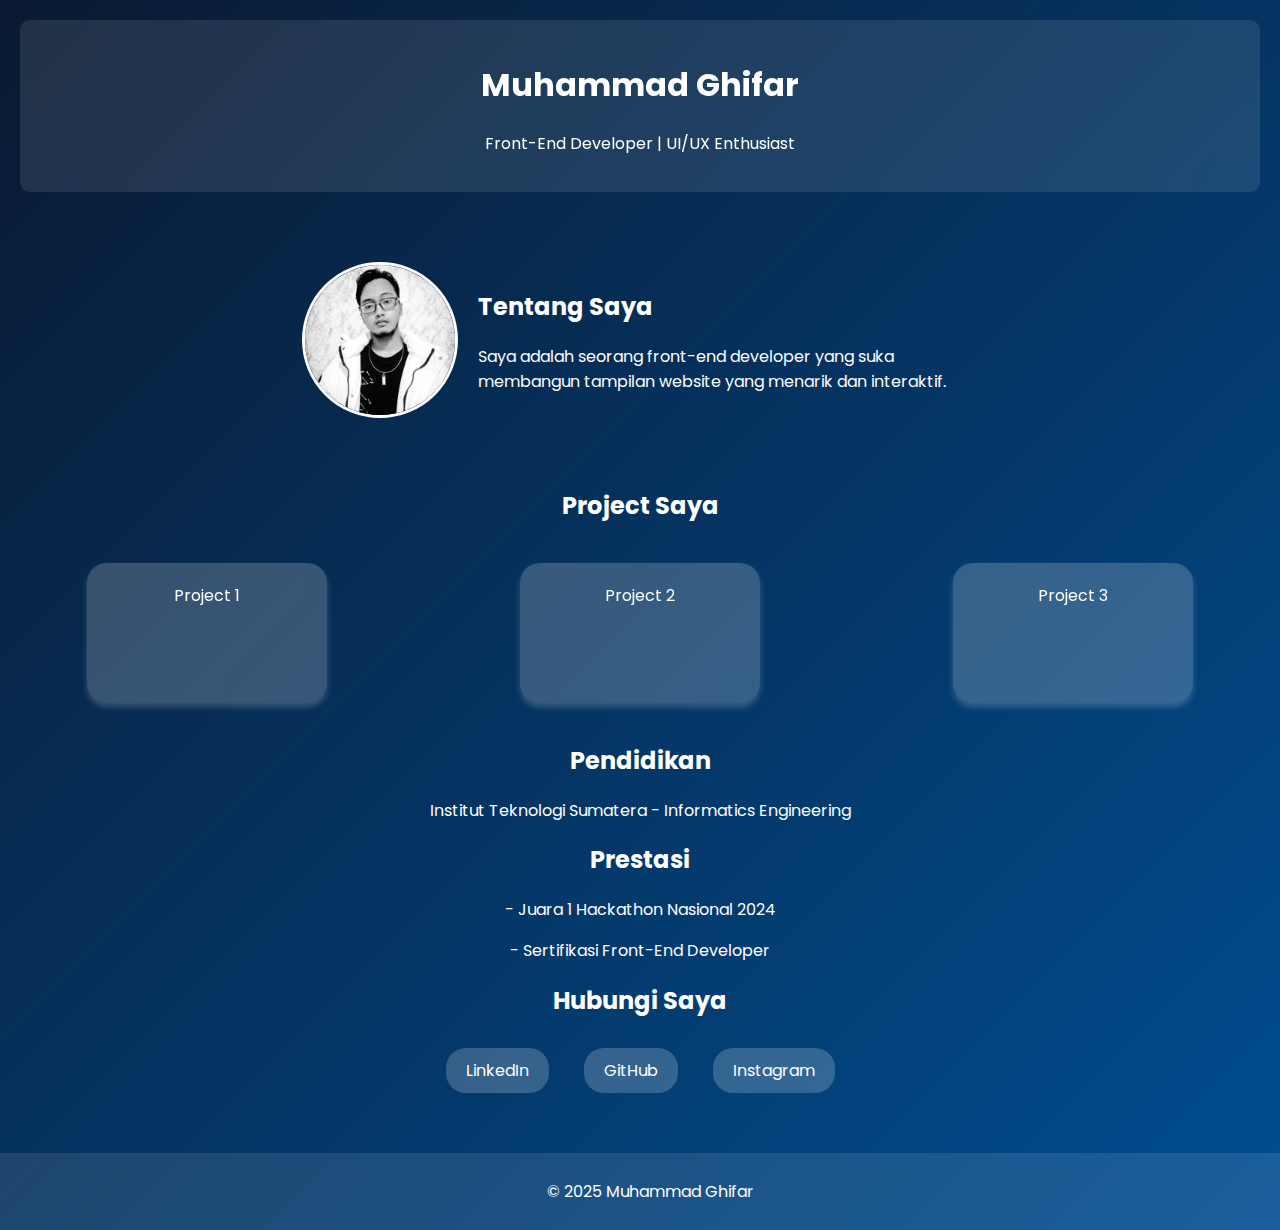
==== index.html @ 2254eb3d "Update index.html" ====
<!DOCTYPE html>
<html lang="id">
<head>
    <meta charset="UTF-8">
    <meta name="viewport" content="width=device-width, initial-scale=1.0">
    <title>Portofolio - Muhammad Ghifar</title>
    <link rel="stylesheet" href="style.css">
    <meta name="description" content="Portofolio Futuristik Front-End Developer">
    <meta name="keywords" content="Portofolio, Front-End Developer, Web Developer, Glassmorphism">
    <meta name="author" content="Muhammad Ghifar">
    <link href="https://fonts.googleapis.com/css2?family=Poppins:wght@300;400;600&display=swap" rel="stylesheet">
</head>
<body>
    <header>
        <h1>Muhammad Ghifar</h1>
        <p>Front-End Developer | UI/UX Enthusiast</p>
    </header>
    
    <section class="about">
        <div class="container">
            <img src="photo profile.jpg" alt="Foto Saya" width="200px">
            <div class="description">
                <h2>Tentang Saya</h2>
                <p>Saya adalah seorang front-end developer yang suka membangun tampilan website yang menarik dan interaktif.</p>
            </div>
        </div>
    </section>
    
    <section class="projects">
        <h2>Project Saya</h2>
        <div class="grid">
            <div class="card">Project 1</div>
            <div class="card">Project 2</div>
            <div class="card">Project 3</div>
        </div>
    </section>
    
    <section class="education">
        <h2>Pendidikan</h2>
        <p>Institut Teknologi Sumatera - Informatics Engineering</p>
    </section>
    
    <section class="achievements">
        <h2>Prestasi</h2>
        <p>- Juara 1 Hackathon Nasional 2024</p>
        <p>- Sertifikasi Front-End Developer</p>
    </section>
    
    <section class="social-media">
        <h2>Hubungi Saya</h2>
        <div class="social-links">
            <a href="www.linkedin.com/in/muhammad-ghifar-085a3a344" class="social">LinkedIn</a>
            <a href="https://github.com/muhammad-ghifar394" class="social">GitHub</a>
            <a href="https://www.instagram.com/mhmmdghfr_394?igsh=MTVhc3dncmJqZmE0eg==" class="social">Instagram</a>
        </div>
    </section>
    
    <footer>
        <p>© 2025 Muhammad Ghifar</p>
    </footer>
</body>
</html>
---- style.css ----
body {
    font-family: 'Poppins', sans-serif;
    margin: 0;
    padding: 0;
    background: linear-gradient(135deg, #0a1931, #004e92);
    color: white;
    text-align: center;
}
header {
    padding: 20px;
    background: rgba(255, 255, 255, 0.1);
    backdrop-filter: blur(15px);
    border-radius: 10px;
    margin: 20px;
}
.container {
    display: flex;
    align-items: center;
    justify-content: center;
    padding: 50px 20px;
}
img {
    width: 150px;
    height: 150px;
    border-radius: 50%;
    border: 3px solid white;
    margin-right: 20px;
}
.description {
    max-width: 500px;
    text-align: left;
}
.card {
    background: rgba(255, 255, 255, 0.2);
    border-radius: 20px;
    padding: 20px;
    margin: 20px auto;
    width: 80%;
    backdrop-filter: blur(10px);
    transition: transform 0.3s ease, box-shadow 0.3s ease;
    box-shadow: 0 4px 6px rgba(255, 255, 255, 0.2);
}
.card:hover {
    transform: scale(1.05);
    box-shadow: 0 8px 16px rgba(255, 255, 255, 0.3);
}
.grid {
    display: flex;
    justify-content: center;
    gap: 20px;
    flex-wrap: wrap;
}
.grid .card {
    width: 200px;
    height: 100px;
}
.social-links {
    display: flex;
    justify-content: center;
    gap: 15px;
}
.social {
    display: inline-block;
    margin: 10px;
    padding: 10px 20px;
    border-radius: 20px;
    background: rgba(255, 255, 255, 0.2);
    text-decoration: none;
    color: white;
    transition: transform 0.3s ease, background 0.3s ease;
}
.social:hover {
    transform: scale(1.1);
    background: rgba(255, 255, 255, 0.4);
}
footer {
    background: rgba(255, 255, 255, 0.1);
    padding: 10px;
    position: relative;
    width: 100%;
    margin-top: 50px;
}
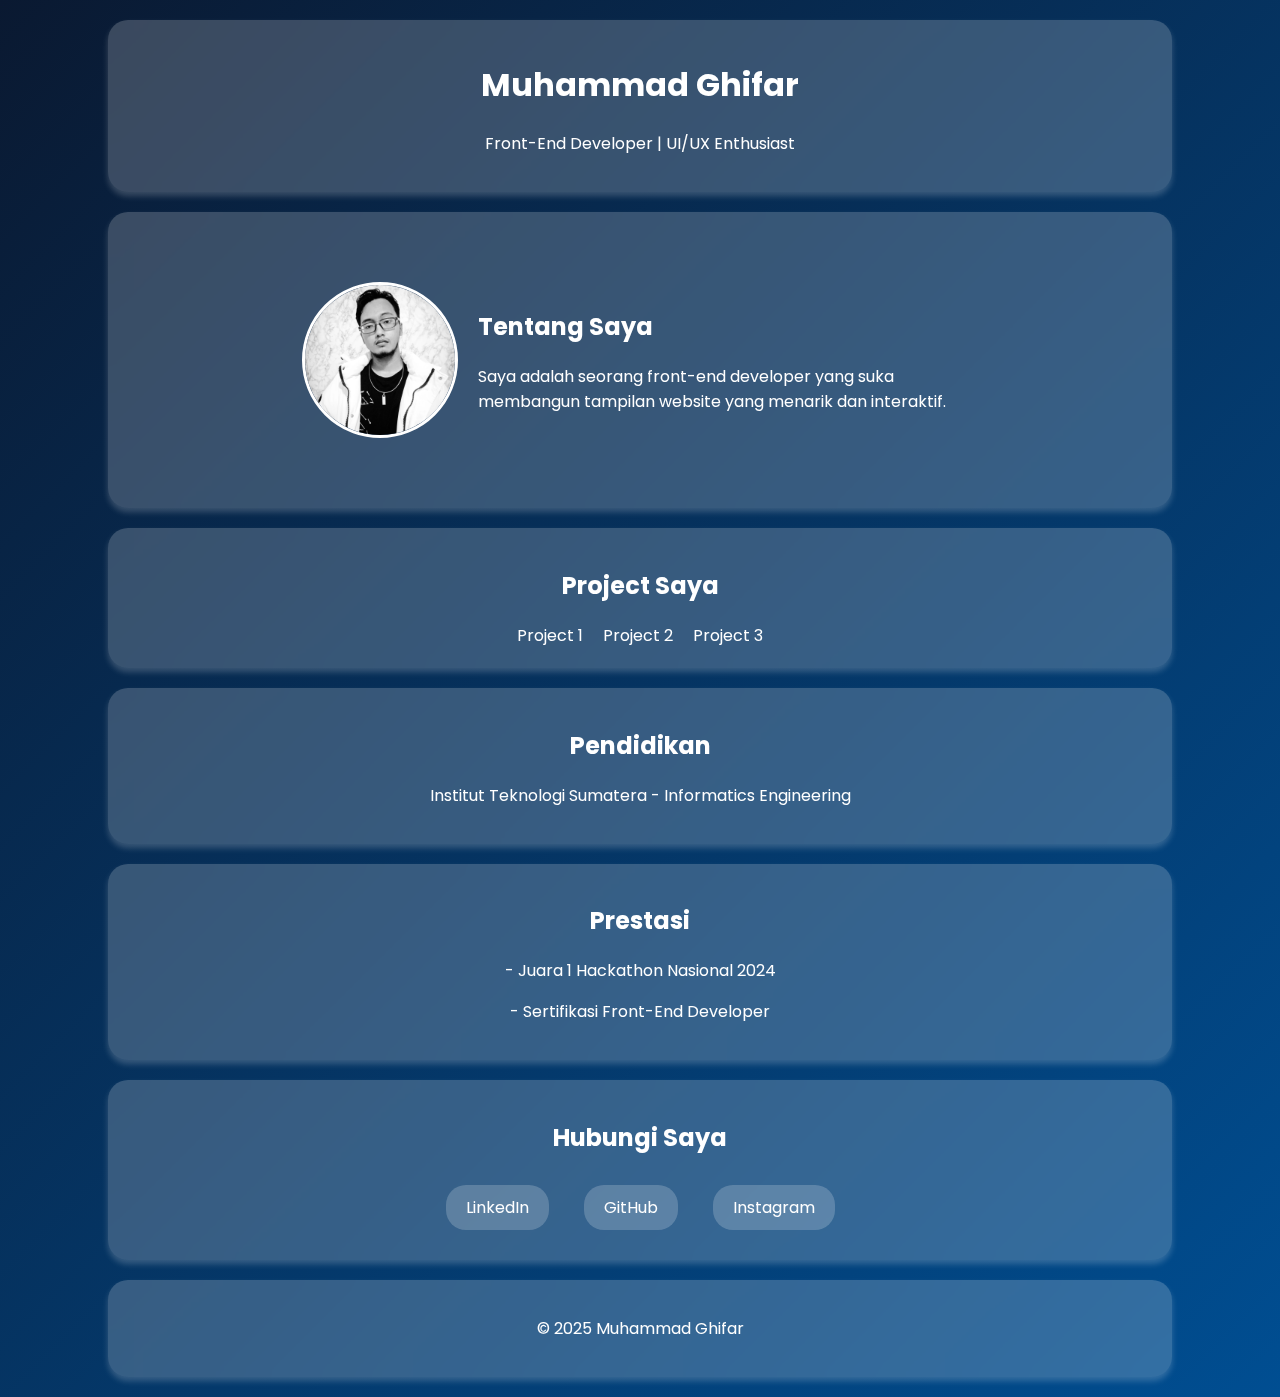
==== commit b25a15d8: "Update index.html" ====
--- a/index.html
+++ b/index.html
@@ -11,14 +11,14 @@
     <link href="https://fonts.googleapis.com/css2?family=Poppins:wght@300;400;600&display=swap" rel="stylesheet">
 </head>
 <body>
-    <header>
+    <header class="card">
         <h1>Muhammad Ghifar</h1>
         <p>Front-End Developer | UI/UX Enthusiast</p>
     </header>
     
-    <section class="about">
+    <section class="about card">
         <div class="container">
-            <img src="photo profile.jpg" alt="Foto Saya" width="200px">
+            <img src="photo profile.jpg" alt="Foto Saya">
             <div class="description">
                 <h2>Tentang Saya</h2>
                 <p>Saya adalah seorang front-end developer yang suka membangun tampilan website yang menarik dan interaktif.</p>
@@ -26,36 +26,36 @@
         </div>
     </section>
     
-    <section class="projects">
+    <section class="projects card">
         <h2>Project Saya</h2>
         <div class="grid">
-            <div class="card">Project 1</div>
-            <div class="card">Project 2</div>
-            <div class="card">Project 3</div>
+            <div class="project-card">Project 1</div>
+            <div class="project-card">Project 2</div>
+            <div class="project-card">Project 3</div>
         </div>
     </section>
     
-    <section class="education">
+    <section class="education card">
         <h2>Pendidikan</h2>
         <p>Institut Teknologi Sumatera - Informatics Engineering</p>
     </section>
     
-    <section class="achievements">
+    <section class="achievements card">
         <h2>Prestasi</h2>
         <p>- Juara 1 Hackathon Nasional 2024</p>
         <p>- Sertifikasi Front-End Developer</p>
     </section>
     
-    <section class="social-media">
+    <section class="social-media card">
         <h2>Hubungi Saya</h2>
         <div class="social-links">
-            <a href="www.linkedin.com/in/muhammad-ghifar-085a3a344" class="social">LinkedIn</a>
+            <a href="https://www.linkedin.com/in/muhammad-ghifar-085a3a344" class="social">LinkedIn</a>
             <a href="https://github.com/muhammad-ghifar394" class="social">GitHub</a>
-            <a href="https://www.instagram.com/mhmmdghfr_394?igsh=MTVhc3dncmJqZmE0eg==" class="social">Instagram</a>
+            <a href="https://www.instagram.com/mhmmdghfr_394" class="social">Instagram</a>
         </div>
     </section>
     
-    <footer>
+    <footer class="card">
         <p>© 2025 Muhammad Ghifar</p>
     </footer>
 </body>
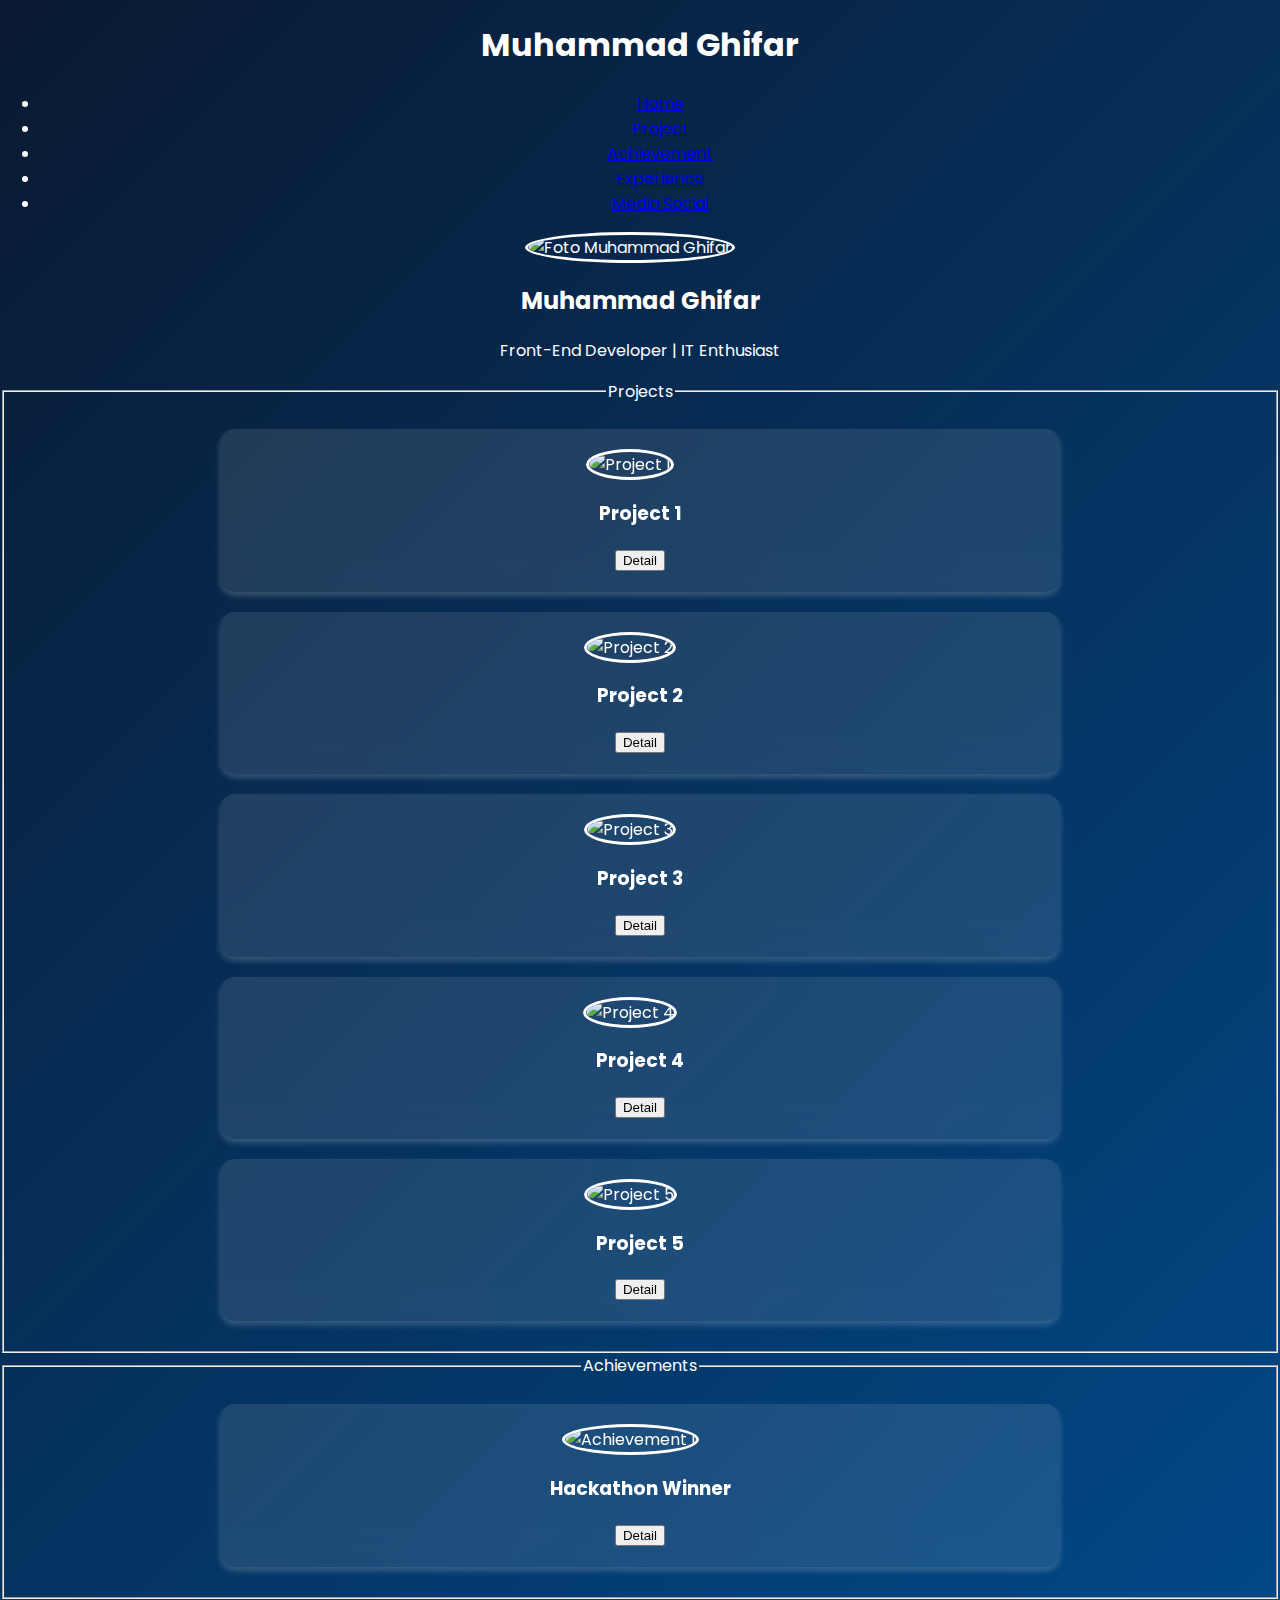
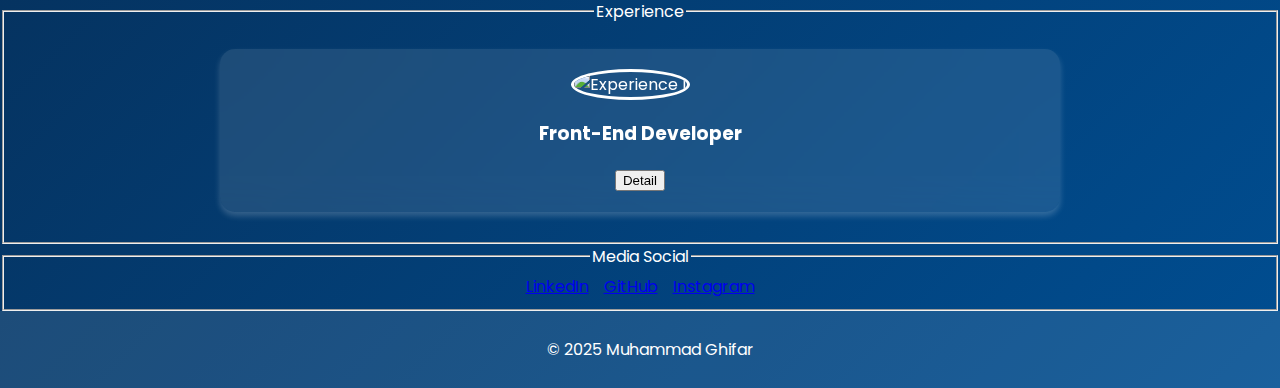
==== commit 6bf0b468: "Update index.html" ====
--- a/index.html
+++ b/index.html
@@ -11,52 +11,112 @@
     <link href="https://fonts.googleapis.com/css2?family=Poppins:wght@300;400;600&display=swap" rel="stylesheet">
 </head>
 <body>
-    <header class="card">
+
+    <!-- Header -->
+    <header>
         <h1>Muhammad Ghifar</h1>
-        <p>Front-End Developer | UI/UX Enthusiast</p>
+        <nav>
+            <ul>
+                <li><a href="#home">Home</a></li>
+                <li><a href="#projects">Project</a></li>
+                <li><a href="#achievements">Achievement</a></li>
+                <li><a href="#experience">Experience</a></li>
+                <li><a href="#social">Media Social</a></li>
+            </ul>
+        </nav>
     </header>
-    
-    <section class="about card">
-        <div class="container">
-            <img src="photo profile.jpg" alt="Foto Saya">
-            <div class="description">
-                <h2>Tentang Saya</h2>
-                <p>Saya adalah seorang front-end developer yang suka membangun tampilan website yang menarik dan interaktif.</p>
+
+    <!-- Foto Profil -->
+    <section id="home" class="profile">
+        <img src="photo-profile.jpg" alt="Foto Muhammad Ghifar">
+        <h2>Muhammad Ghifar</h2>
+        <p>Front-End Developer | IT Enthusiast</p>
+    </section>
+
+    <!-- Projects -->
+    <section id="projects">
+        <fieldset>
+            <legend>Projects</legend>
+            <div class="scroll-container">
+                <div class="card">
+                    <img src="project1.jpg" alt="Project 1">
+                    <h3>Project 1</h3>
+                    <button onclick="showDetail('Detail Project 1')">Detail</button>
+                </div>
+                <div class="card">
+                    <img src="project2.jpg" alt="Project 2">
+                    <h3>Project 2</h3>
+                    <button onclick="showDetail('Detail Project 2')">Detail</button>
+                </div>
+                <div class="card">
+                    <img src="project3.jpg" alt="Project 3">
+                    <h3>Project 3</h3>
+                    <button onclick="showDetail('Detail Project 3')">Detail</button>
+                </div>
+                <div class="card">
+                    <img src="project4.jpg" alt="Project 4">
+                    <h3>Project 4</h3>
+                    <button onclick="showDetail('Detail Project 4')">Detail</button>
+                </div>
+                <div class="card">
+                    <img src="project5.jpg" alt="Project 5">
+                    <h3>Project 5</h3>
+                    <button onclick="showDetail('Detail Project 5')">Detail</button>
+                </div>
             </div>
-        </div>
+        </fieldset>
     </section>
-    
-    <section class="projects card">
-        <h2>Project Saya</h2>
-        <div class="grid">
-            <div class="project-card">Project 1</div>
-            <div class="project-card">Project 2</div>
-            <div class="project-card">Project 3</div>
-        </div>
+
+    <!-- Achievements (Format sama seperti project) -->
+    <section id="achievements">
+        <fieldset>
+            <legend>Achievements</legend>
+            <div class="scroll-container">
+                <div class="card">
+                    <img src="achievement1.jpg" alt="Achievement 1">
+                    <h3>Hackathon Winner</h3>
+                    <button onclick="showDetail('Detail Achievement 1')">Detail</button>
+                </div>
+            </div>
+        </fieldset>
     </section>
-    
-    <section class="education card">
-        <h2>Pendidikan</h2>
-        <p>Institut Teknologi Sumatera - Informatics Engineering</p>
+
+    <!-- Experience (Format sama seperti project) -->
+    <section id="experience">
+        <fieldset>
+            <legend>Experience</legend>
+            <div class="scroll-container">
+                <div class="card">
+                    <img src="experience1.jpg" alt="Experience 1">
+                    <h3>Front-End Developer</h3>
+                    <button onclick="showDetail('Detail Experience 1')">Detail</button>
+                </div>
+            </div>
+        </fieldset>
     </section>
-    
-    <section class="achievements card">
-        <h2>Prestasi</h2>
-        <p>- Juara 1 Hackathon Nasional 2024</p>
-        <p>- Sertifikasi Front-End Developer</p>
+
+    <!-- Media Social -->
+    <section id="social">
+        <fieldset>
+            <legend>Media Social</legend>
+            <div class="social-links">
+                <a href="https://linkedin.com" class="linkedin">LinkedIn</a>
+                <a href="https://github.com" class="github">GitHub</a>
+                <a href="https://instagram.com" class="instagram">Instagram</a>
+            </div>
+        </fieldset>
     </section>
-    
-    <section class="social-media card">
-        <h2>Hubungi Saya</h2>
-        <div class="social-links">
-            <a href="https://www.linkedin.com/in/muhammad-ghifar-085a3a344" class="social">LinkedIn</a>
-            <a href="https://github.com/muhammad-ghifar394" class="social">GitHub</a>
-            <a href="https://www.instagram.com/mhmmdghfr_394" class="social">Instagram</a>
-        </div>
-    </section>
-    
-    <footer class="card">
+
+    <!-- Footer -->
+    <footer>
         <p>© 2025 Muhammad Ghifar</p>
     </footer>
+
+    <script>
+        function showDetail(text) {
+            alert(text);
+        }
+    </script>
+
 </body>
 </html>
--- a/style.css
+++ b/style.css
@@ -6,19 +6,24 @@
     color: white;
     text-align: center;
 }
-header {
-    padding: 20px;
+
+.card {
     background: rgba(255, 255, 255, 0.1);
     backdrop-filter: blur(15px);
-    border-radius: 10px;
-    margin: 20px;
+    border-radius: 15px;
+    padding: 20px;
+    margin: 20px auto;
+    width: 90%;
+    max-width: 800px;
+    box-shadow: 0 4px 6px rgba(255, 255, 255, 0.2);
 }
+
 .container {
     display: flex;
     align-items: center;
     justify-content: center;
-    padding: 50px 20px;
 }
+
 img {
     width: 150px;
     height: 150px;
@@ -26,57 +31,51 @@
     border: 3px solid white;
     margin-right: 20px;
 }
-.description {
-    max-width: 500px;
-    text-align: left;
+
+.grid {
+    display: flex;
+    justify-content: center;
+    gap: 15px;
+    flex-wrap: wrap;
 }
-.card {
+
+.project-card {
     background: rgba(255, 255, 255, 0.2);
-    border-radius: 20px;
-    padding: 20px;
-    margin: 20px auto;
-    width: 80%;
+    border-radius: 15px;
+    padding: 15px;
+    width: 200px;
+    text-align: center;
     backdrop-filter: blur(10px);
     transition: transform 0.3s ease, box-shadow 0.3s ease;
-    box-shadow: 0 4px 6px rgba(255, 255, 255, 0.2);
 }
-.card:hover {
+
+.project-card:hover {
     transform: scale(1.05);
     box-shadow: 0 8px 16px rgba(255, 255, 255, 0.3);
 }
-.grid {
-    display: flex;
-    justify-content: center;
-    gap: 20px;
-    flex-wrap: wrap;
-}
-.grid .card {
-    width: 200px;
-    height: 100px;
-}
+
 .social-links {
     display: flex;
     justify-content: center;
     gap: 15px;
 }
+
 .social {
-    display: inline-block;
-    margin: 10px;
-    padding: 10px 20px;
-    border-radius: 20px;
+    padding: 10px 15px;
+    border-radius: 15px;
     background: rgba(255, 255, 255, 0.2);
     text-decoration: none;
     color: white;
     transition: transform 0.3s ease, background 0.3s ease;
 }
+
 .social:hover {
     transform: scale(1.1);
     background: rgba(255, 255, 255, 0.4);
 }
+
 footer {
     background: rgba(255, 255, 255, 0.1);
     padding: 10px;
-    position: relative;
     width: 100%;
-    margin-top: 50px;
 }
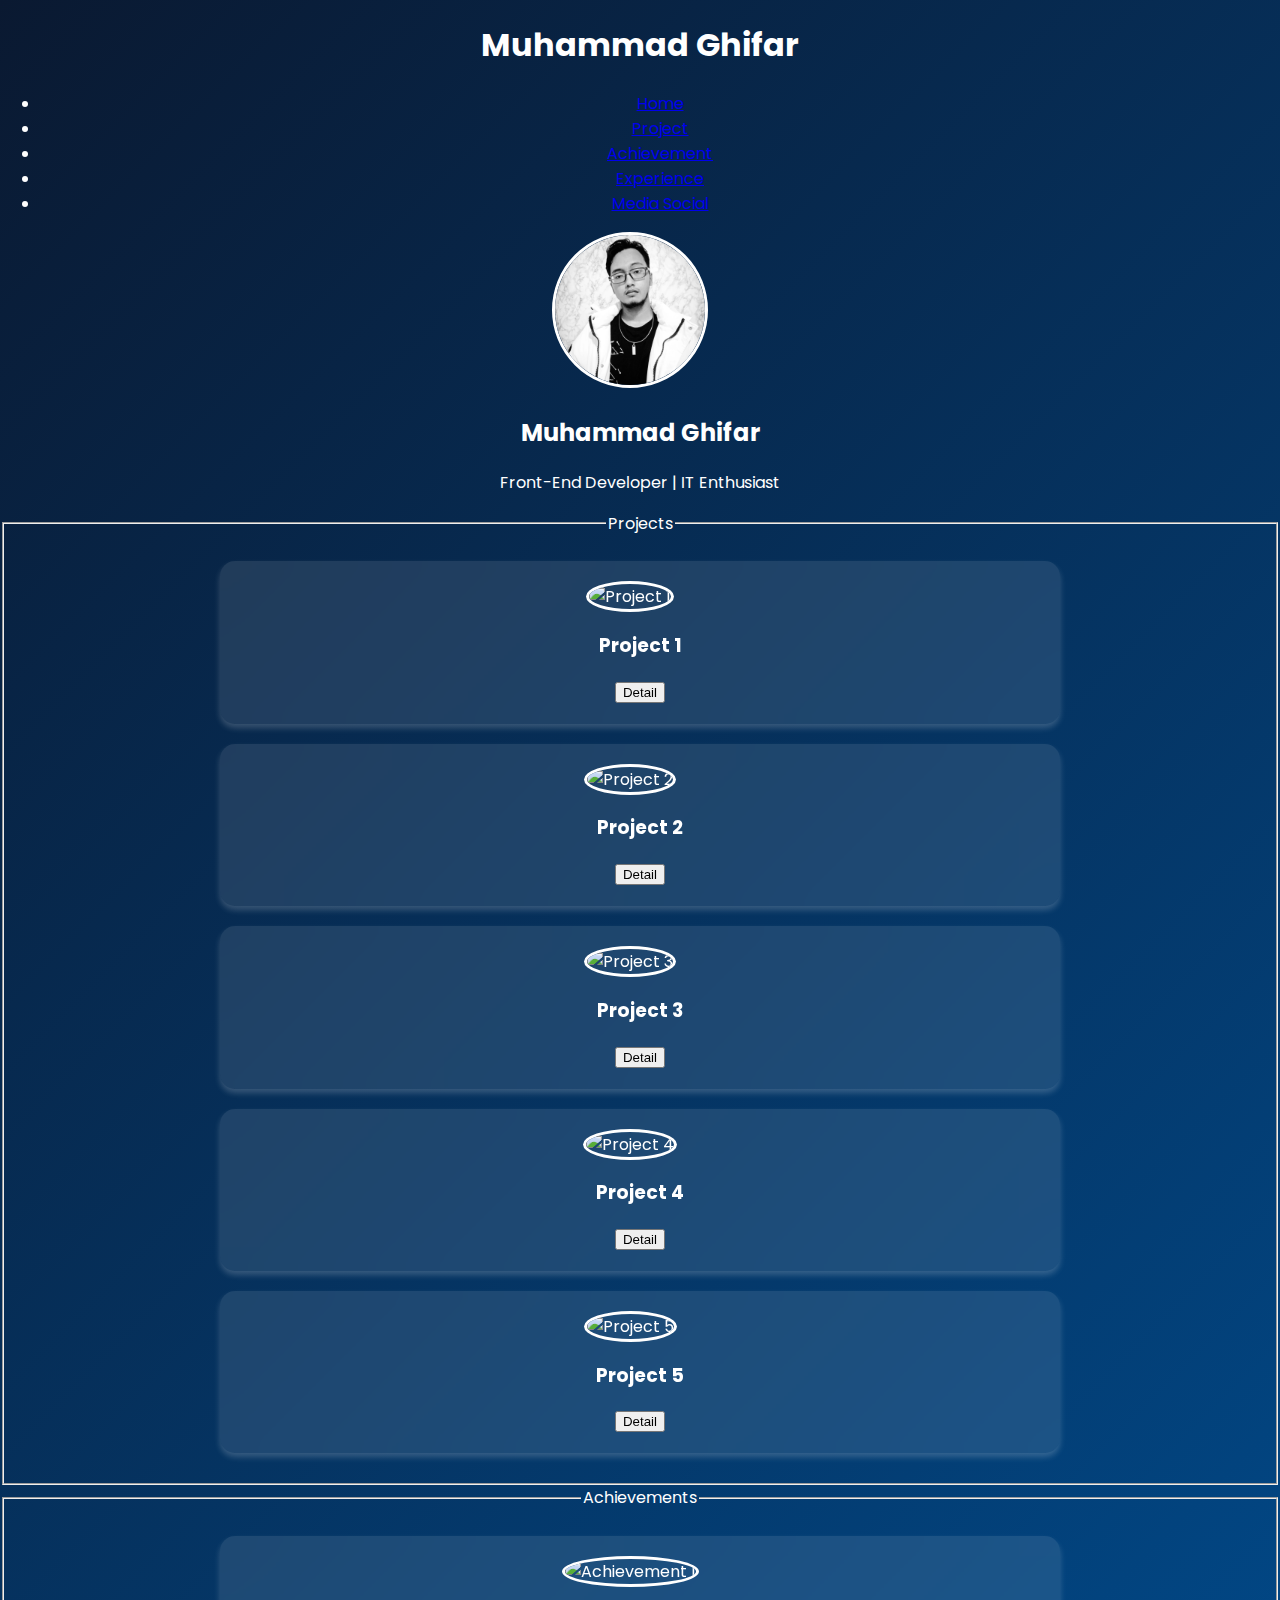
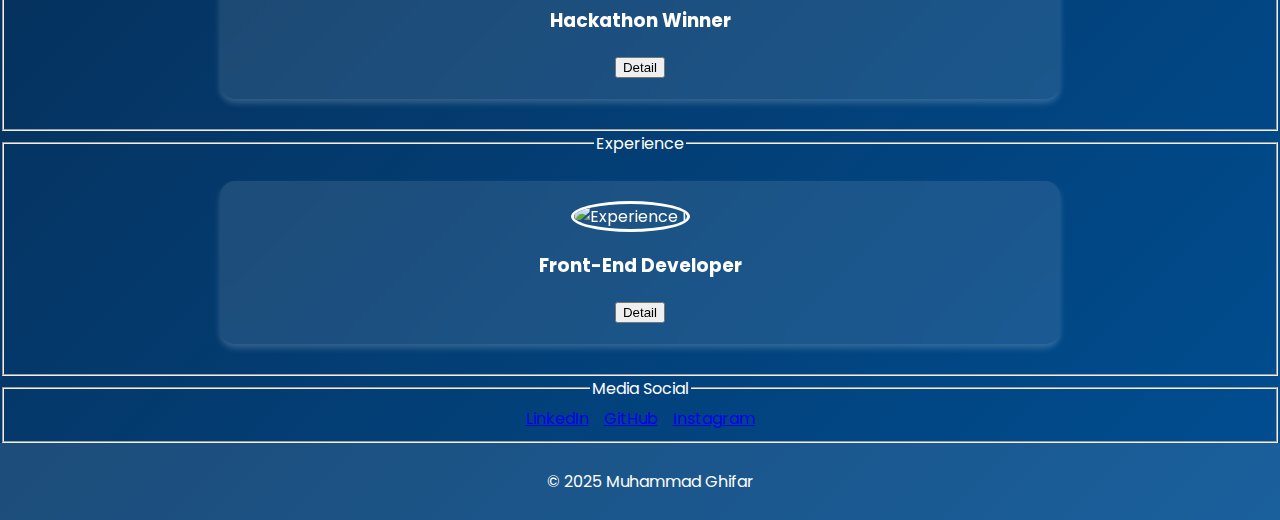
==== commit 2b24d6e4: "Update index.html" ====
--- a/index.html
+++ b/index.html
@@ -28,7 +28,7 @@
 
     <!-- Foto Profil -->
     <section id="home" class="profile">
-        <img src="photo-profile.jpg" alt="Foto Muhammad Ghifar">
+        <img src="photo profile.jpg" alt="Foto Muhammad Ghifar">
         <h2>Muhammad Ghifar</h2>
         <p>Front-End Developer | IT Enthusiast</p>
     </section>
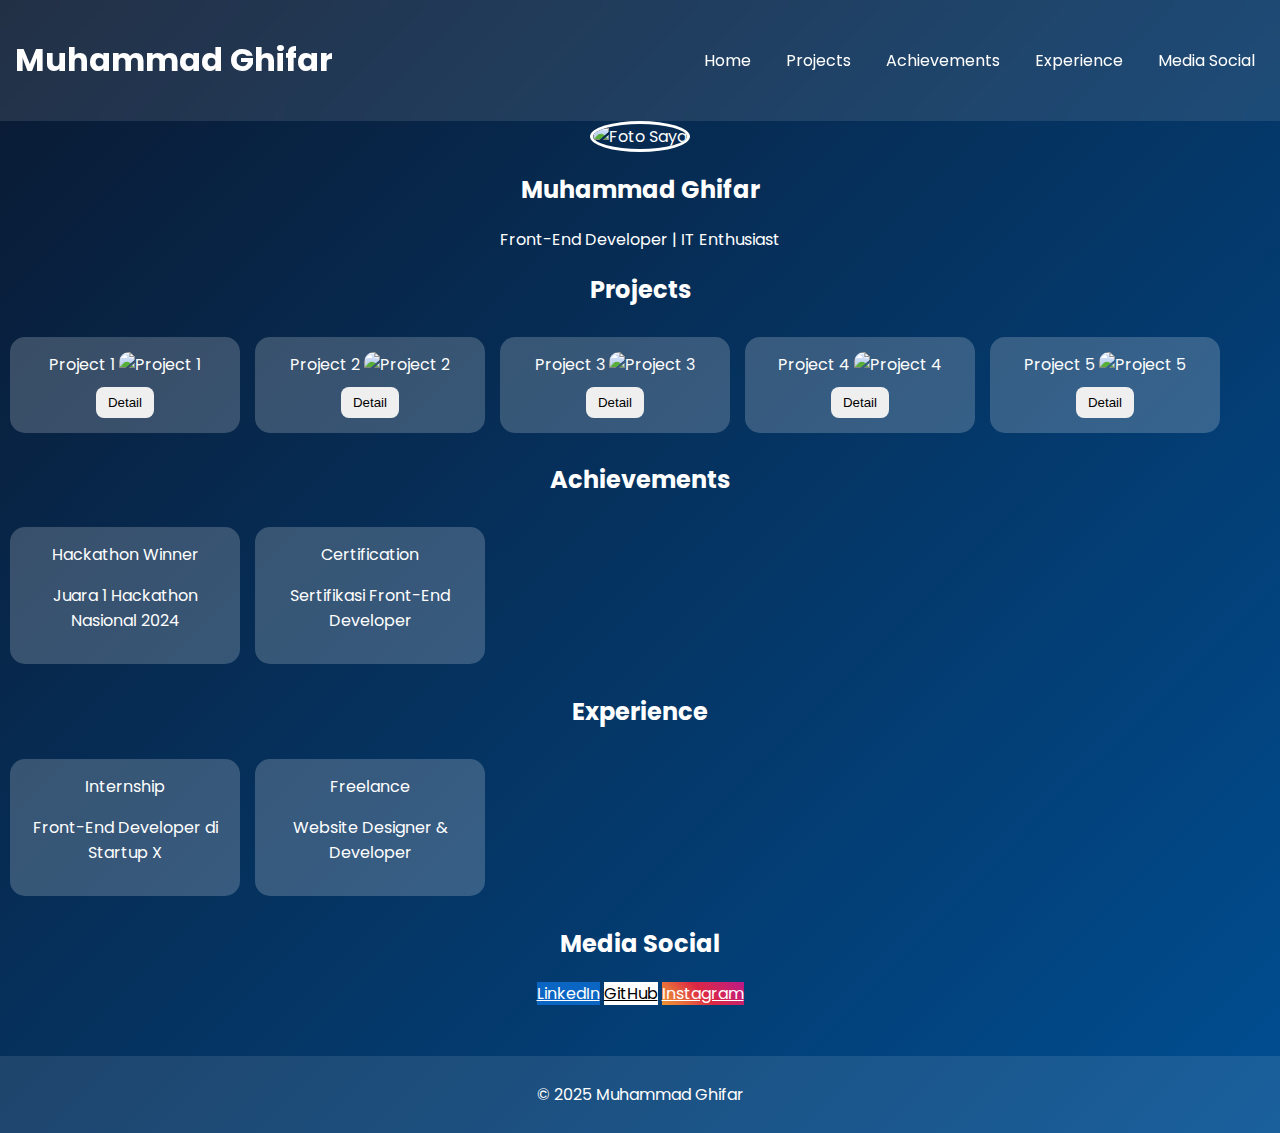
==== commit a6548bce: "Update index.html" ====
--- a/index.html
+++ b/index.html
@@ -11,112 +11,93 @@
     <link href="https://fonts.googleapis.com/css2?family=Poppins:wght@300;400;600&display=swap" rel="stylesheet">
 </head>
 <body>
-
-    <!-- Header -->
     <header>
         <h1>Muhammad Ghifar</h1>
         <nav>
             <ul>
                 <li><a href="#home">Home</a></li>
-                <li><a href="#projects">Project</a></li>
-                <li><a href="#achievements">Achievement</a></li>
+                <li><a href="#projects">Projects</a></li>
+                <li><a href="#achievements">Achievements</a></li>
                 <li><a href="#experience">Experience</a></li>
                 <li><a href="#social">Media Social</a></li>
             </ul>
         </nav>
     </header>
 
-    <!-- Foto Profil -->
     <section id="home" class="profile">
-        <img src="photo profile.jpg" alt="Foto Muhammad Ghifar">
+        <img src="photo-profile.jpg" alt="Foto Saya" class="profile-pic">
         <h2>Muhammad Ghifar</h2>
         <p>Front-End Developer | IT Enthusiast</p>
     </section>
 
-    <!-- Projects -->
-    <section id="projects">
-        <fieldset>
-            <legend>Projects</legend>
-            <div class="scroll-container">
-                <div class="card">
-                    <img src="project1.jpg" alt="Project 1">
-                    <h3>Project 1</h3>
-                    <button onclick="showDetail('Detail Project 1')">Detail</button>
-                </div>
-                <div class="card">
-                    <img src="project2.jpg" alt="Project 2">
-                    <h3>Project 2</h3>
-                    <button onclick="showDetail('Detail Project 2')">Detail</button>
-                </div>
-                <div class="card">
-                    <img src="project3.jpg" alt="Project 3">
-                    <h3>Project 3</h3>
-                    <button onclick="showDetail('Detail Project 3')">Detail</button>
-                </div>
-                <div class="card">
-                    <img src="project4.jpg" alt="Project 4">
-                    <h3>Project 4</h3>
-                    <button onclick="showDetail('Detail Project 4')">Detail</button>
-                </div>
-                <div class="card">
-                    <img src="project5.jpg" alt="Project 5">
-                    <h3>Project 5</h3>
-                    <button onclick="showDetail('Detail Project 5')">Detail</button>
-                </div>
+    <section id="projects" class="card-section">
+        <h2>Projects</h2>
+        <div class="scroll-container">
+            <div class="card">
+                <label>Project 1</label>
+                <img src="project1.jpg" alt="Project 1">
+                <button class="detail-btn">Detail</button>
             </div>
-        </fieldset>
+            <div class="card">
+                <label>Project 2</label>
+                <img src="project2.jpg" alt="Project 2">
+                <button class="detail-btn">Detail</button>
+            </div>
+            <div class="card">
+                <label>Project 3</label>
+                <img src="project3.jpg" alt="Project 3">
+                <button class="detail-btn">Detail</button>
+            </div>
+            <div class="card">
+                <label>Project 4</label>
+                <img src="project4.jpg" alt="Project 4">
+                <button class="detail-btn">Detail</button>
+            </div>
+            <div class="card">
+                <label>Project 5</label>
+                <img src="project5.jpg" alt="Project 5">
+                <button class="detail-btn">Detail</button>
+            </div>
+        </div>
     </section>
 
-    <!-- Achievements (Format sama seperti project) -->
-    <section id="achievements">
-        <fieldset>
-            <legend>Achievements</legend>
-            <div class="scroll-container">
-                <div class="card">
-                    <img src="achievement1.jpg" alt="Achievement 1">
-                    <h3>Hackathon Winner</h3>
-                    <button onclick="showDetail('Detail Achievement 1')">Detail</button>
-                </div>
+    <section id="achievements" class="card-section">
+        <h2>Achievements</h2>
+        <div class="scroll-container">
+            <div class="card">
+                <label>Hackathon Winner</label>
+                <p>Juara 1 Hackathon Nasional 2024</p>
             </div>
-        </fieldset>
+            <div class="card">
+                <label>Certification</label>
+                <p>Sertifikasi Front-End Developer</p>
+            </div>
+        </div>
     </section>
 
-    <!-- Experience (Format sama seperti project) -->
-    <section id="experience">
-        <fieldset>
-            <legend>Experience</legend>
-            <div class="scroll-container">
-                <div class="card">
-                    <img src="experience1.jpg" alt="Experience 1">
-                    <h3>Front-End Developer</h3>
-                    <button onclick="showDetail('Detail Experience 1')">Detail</button>
-                </div>
+    <section id="experience" class="card-section">
+        <h2>Experience</h2>
+        <div class="scroll-container">
+            <div class="card">
+                <label>Internship</label>
+                <p>Front-End Developer di Startup X</p>
             </div>
-        </fieldset>
+            <div class="card">
+                <label>Freelance</label>
+                <p>Website Designer & Developer</p>
+            </div>
+        </div>
     </section>
 
-    <!-- Media Social -->
-    <section id="social">
-        <fieldset>
-            <legend>Media Social</legend>
-            <div class="social-links">
-                <a href="https://linkedin.com" class="linkedin">LinkedIn</a>
-                <a href="https://github.com" class="github">GitHub</a>
-                <a href="https://instagram.com" class="instagram">Instagram</a>
-            </div>
-        </fieldset>
+    <section id="social" class="social-section">
+        <h2>Media Social</h2>
+        <a href="#" class="linkedin">LinkedIn</a>
+        <a href="#" class="github">GitHub</a>
+        <a href="#" class="instagram">Instagram</a>
     </section>
 
-    <!-- Footer -->
     <footer>
-        <p>© 2025 Muhammad Ghifar</p>
+        <p>&copy; 2025 Muhammad Ghifar</p>
     </footer>
-
-    <script>
-        function showDetail(text) {
-            alert(text);
-        }
-    </script>
-
 </body>
 </html>
--- a/style.css
+++ b/style.css
@@ -7,51 +7,71 @@
     text-align: center;
 }
 
-.card {
+header {
+    display: flex;
+    justify-content: space-between;
+    align-items: center;
+    padding: 15px;
     background: rgba(255, 255, 255, 0.1);
-    backdrop-filter: blur(15px);
-    border-radius: 15px;
-    padding: 20px;
-    margin: 20px auto;
-    width: 90%;
-    max-width: 800px;
-    box-shadow: 0 4px 6px rgba(255, 255, 255, 0.2);
+    backdrop-filter: blur(10px);
 }
 
-.container {
+nav ul {
+    list-style: none;
     display: flex;
-    align-items: center;
-    justify-content: center;
+    gap: 15px;
 }
 
-img {
-    width: 150px;
-    height: 150px;
+nav a {
+    text-decoration: none;
+    color: white;
+    padding: 10px;
+    border-radius: 10px;
+    transition: background 0.3s;
+}
+
+nav a:hover {
+    background: rgba(255, 255, 255, 0.3);
+}
+
+.profile img {
+    width: 200px;
+    height: 200px;
     border-radius: 50%;
     border: 3px solid white;
-    margin-right: 20px;
 }
 
-.grid {
+.scroll-container {
     display: flex;
-    justify-content: center;
+    overflow-x: auto;
     gap: 15px;
-    flex-wrap: wrap;
+    padding: 10px;
 }
 
-.project-card {
+.card {
     background: rgba(255, 255, 255, 0.2);
     border-radius: 15px;
     padding: 15px;
     width: 200px;
-    text-align: center;
-    backdrop-filter: blur(10px);
-    transition: transform 0.3s ease, box-shadow 0.3s ease;
+    transition: transform 0.3s, box-shadow 0.3s;
 }
 
-.project-card:hover {
+.card:hover {
     transform: scale(1.05);
-    box-shadow: 0 8px 16px rgba(255, 255, 255, 0.3);
+    box-shadow: 0 4px 6px rgba(255, 255, 255, 0.3);
+}
+
+.card img {
+    width: 100%;
+    border-radius: 10px;
+}
+
+button {
+    margin-top: 10px;
+    padding: 8px 12px;
+    border: none;
+    border-radius: 8px;
+    cursor: pointer;
 }
 
 .social-links {
@@ -60,22 +80,34 @@
     gap: 15px;
 }
 
-.social {
-    padding: 10px 15px;
-    border-radius: 15px;
-    background: rgba(255, 255, 255, 0.2);
-    text-decoration: none;
+.linkedin {
+    background: #0a66c2;
     color: white;
-    transition: transform 0.3s ease, background 0.3s ease;
 }
 
-.social:hover {
+.github {
+    background: white;
+    color: black;
+}
+
+.instagram {
+    background: linear-gradient(45deg, #f09433, #e6683c, #dc2743, #cc2366, #bc1888);
+    color: white;
+}
+
+.social-links a {
+    padding: 10px 20px;
+    border-radius: 20px;
+    text-decoration: none;
+    transition: transform 0.3s;
+}
+
+.social-links a:hover {
     transform: scale(1.1);
-    background: rgba(255, 255, 255, 0.4);
 }
 
 footer {
+    margin-top: 50px;
     background: rgba(255, 255, 255, 0.1);
     padding: 10px;
-    width: 100%;
 }
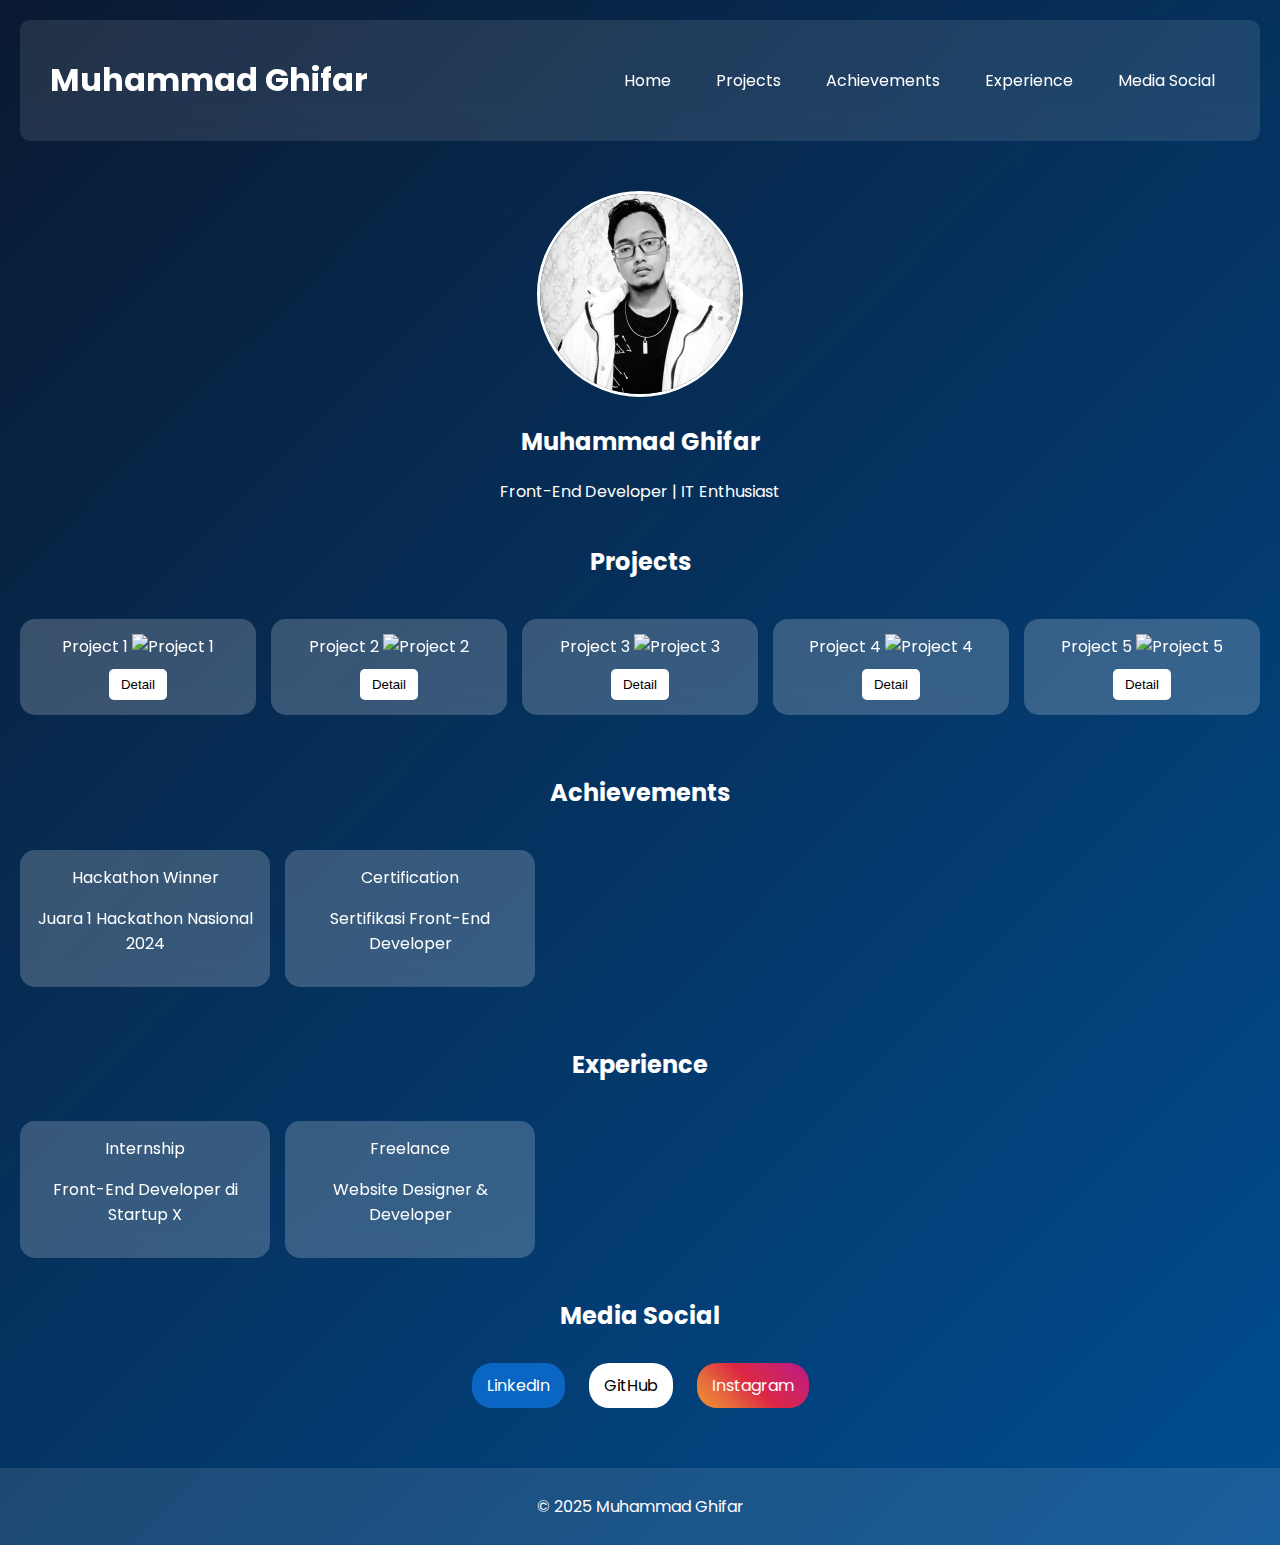
==== commit 65e475fe: "Update index.html" ====
--- a/index.html
+++ b/index.html
@@ -33,27 +33,27 @@
     <section id="projects" class="card-section">
         <h2>Projects</h2>
         <div class="scroll-container">
-            <div class="card">
+            <div class="card" id="project1">
                 <label>Project 1</label>
                 <img src="project1.jpg" alt="Project 1">
                 <button class="detail-btn">Detail</button>
             </div>
-            <div class="card">
+            <div class="card" id="project2">
                 <label>Project 2</label>
                 <img src="project2.jpg" alt="Project 2">
                 <button class="detail-btn">Detail</button>
             </div>
-            <div class="card">
+            <div class="card" id="project3">
                 <label>Project 3</label>
                 <img src="project3.jpg" alt="Project 3">
                 <button class="detail-btn">Detail</button>
             </div>
-            <div class="card">
+            <div class="card" id="project4">
                 <label>Project 4</label>
                 <img src="project4.jpg" alt="Project 4">
                 <button class="detail-btn">Detail</button>
             </div>
-            <div class="card">
+            <div class="card" id="project5">
                 <label>Project 5</label>
                 <img src="project5.jpg" alt="Project 5">
                 <button class="detail-btn">Detail</button>
@@ -99,5 +99,41 @@
     <footer>
         <p>&copy; 2025 Muhammad Ghifar</p>
     </footer>
+
+    <script>
+        document.querySelectorAll('nav ul li a').forEach(anchor => {
+            anchor.addEventListener('click', function (e) {
+                e.preventDefault();
+                const targetId = this.getAttribute('href').substring(1);
+                const targetElement = document.getElementById(targetId);
+
+                smoothScroll(targetElement, 1000); // 1000ms = 1 detik
+            });
+        });
+
+        function smoothScroll(target, duration) {
+            const startPosition = window.pageYOffset;
+            const targetPosition = target.getBoundingClientRect().top + window.pageYOffset;
+            const distance = targetPosition - startPosition;
+            let startTime = null;
+
+            function animation(currentTime) {
+                if (startTime === null) startTime = currentTime;
+                const timeElapsed = currentTime - startTime;
+                const run = ease(timeElapsed, startPosition, distance, duration);
+                window.scrollTo(0, run);
+                if (timeElapsed < duration) requestAnimationFrame(animation);
+            }
+
+            function ease(t, b, c, d) {
+                t /= d / 2;
+                if (t < 1) return (c / 2) * t * t + b;
+                t--;
+                return (-c / 2) * (t * (t - 2) - 1) + b;
+            }
+
+            requestAnimationFrame(animation);
+        }
+    </script>
 </body>
 </html>
--- a/style.css
+++ b/style.css
@@ -11,9 +11,11 @@
     display: flex;
     justify-content: space-between;
     align-items: center;
-    padding: 15px;
+    padding: 15px 30px;
     background: rgba(255, 255, 255, 0.1);
-    backdrop-filter: blur(10px);
+    backdrop-filter: blur(15px);
+    border-radius: 10px;
+    margin: 20px;
 }
 
 nav ul {
@@ -22,92 +24,96 @@
     gap: 15px;
 }
 
-nav a {
+nav ul li {
+    display: inline;
+}
+
+nav ul li a {
     text-decoration: none;
     color: white;
-    padding: 10px;
+    padding: 10px 15px;
     border-radius: 10px;
     transition: background 0.3s;
 }
 
-nav a:hover {
+nav ul li a:hover {
     background: rgba(255, 255, 255, 0.3);
 }
 
-.profile img {
+.profile {
+    margin-top: 50px;
+}
+
+.profile-pic {
     width: 200px;
     height: 200px;
     border-radius: 50%;
     border: 3px solid white;
 }
 
+.card-section {
+    margin-top: 40px;
+}
+
 .scroll-container {
     display: flex;
     overflow-x: auto;
     gap: 15px;
-    padding: 10px;
+    padding: 20px;
 }
 
 .card {
     background: rgba(255, 255, 255, 0.2);
     border-radius: 15px;
     padding: 15px;
-    width: 200px;
-    transition: transform 0.3s, box-shadow 0.3s;
+    width: 220px;
+    text-align: center;
+    backdrop-filter: blur(10px);
+    transition: transform 0.3s ease, box-shadow 0.3s ease;
 }
 
 .card:hover {
     transform: scale(1.05);
-    box-shadow: 0 4px 6px rgba(255, 255, 255, 0.3);
+    box-shadow: 0 8px 16px rgba(255, 255, 255, 0.3);
 }
 
-.card img {
-    width: 100%;
-    border-radius: 10px;
-}
-
-button {
+.detail-btn {
     margin-top: 10px;
     padding: 8px 12px;
     border: none;
-    border-radius: 8px;
+    background: white;
+    color: black;
+    border-radius: 5px;
     cursor: pointer;
+    transition: background 0.3s;
 }
 
-.social-links {
-    display: flex;
-    justify-content: center;
-    gap: 15px;
+.detail-btn:hover {
+    background: lightgray;
 }
 
-.linkedin {
-    background: #0a66c2;
-    color: white;
+.social-section a {
+    display: inline-block;
+    padding: 10px 15px;
+    border-radius: 20px;
+    margin: 10px;
+    text-decoration: none;
+    transition: background 0.3s;
 }
 
-.github {
-    background: white;
-    color: black;
-}
+.linkedin { background: #0A66C2; color: white; }
+.github { background: white; color: black; }
+.instagram { background: linear-gradient(45deg, #f09433, #e6683c, #dc2743, #cc2366, #bc1888); color: white; }
 
-.instagram {
-    background: linear-gradient(45deg, #f09433, #e6683c, #dc2743, #cc2366, #bc1888);
-    color: white;
-}
-
-.social-links a {
-    padding: 10px 20px;
-    border-radius: 20px;
-    text-decoration: none;
-    transition: transform 0.3s;
-}
-
-.social-links a:hover {
-    transform: scale(1.1);
-}
+.linkedin:hover { background: #084a8c; }
+.github:hover { background: #ccc; }
+.instagram:hover { background: linear-gradient(45deg, #e6683c, #dc2743, #cc2366); }
 
 footer {
-    margin-top: 50px;
     background: rgba(255, 255, 255, 0.1);
     padding: 10px;
+    margin-top: 50px;
 }
+html {
+    scroll-behavior: smooth;
+}
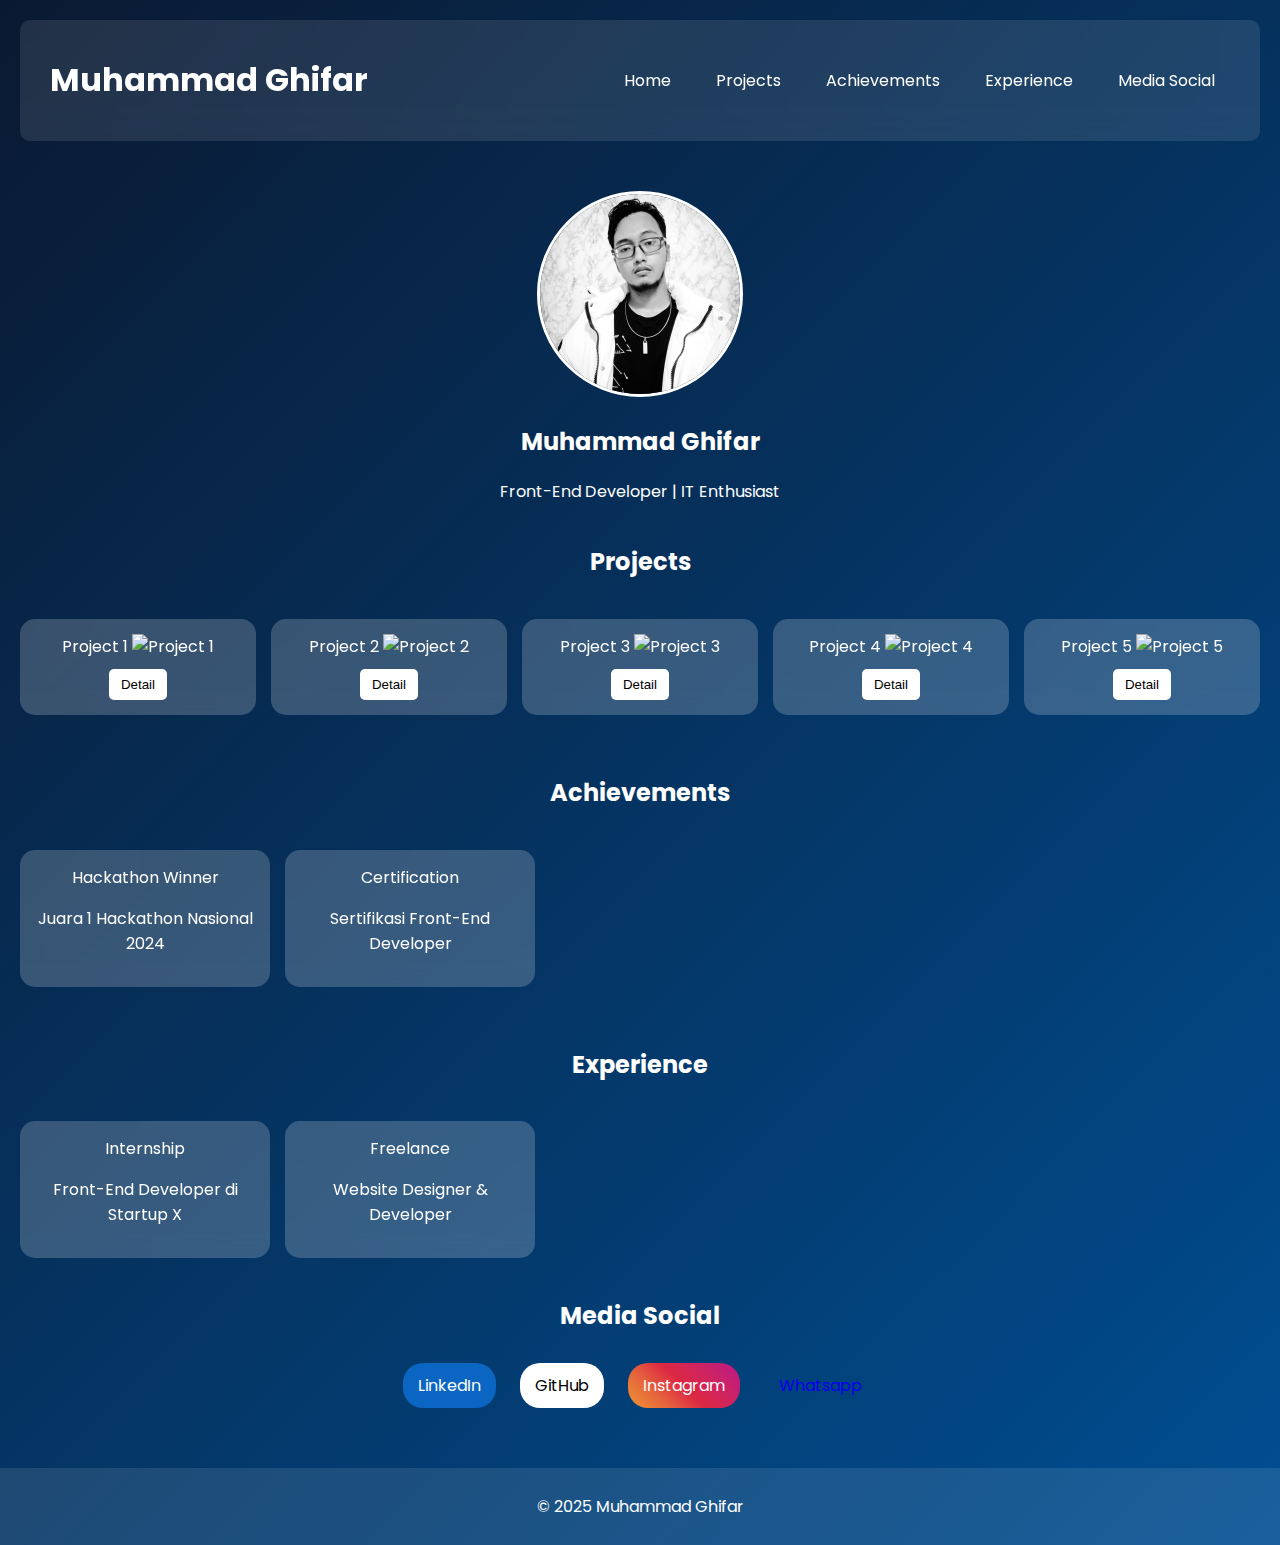
==== commit 5ad91cf7: "Update index.html" ====
--- a/index.html
+++ b/index.html
@@ -33,27 +33,27 @@
     <section id="projects" class="card-section">
         <h2>Projects</h2>
         <div class="scroll-container">
-            <div class="card" id="project1">
+            <div class="card">
                 <label>Project 1</label>
                 <img src="project1.jpg" alt="Project 1">
                 <button class="detail-btn">Detail</button>
             </div>
-            <div class="card" id="project2">
+            <div class="card">
                 <label>Project 2</label>
                 <img src="project2.jpg" alt="Project 2">
                 <button class="detail-btn">Detail</button>
             </div>
-            <div class="card" id="project3">
+            <div class="card">
                 <label>Project 3</label>
                 <img src="project3.jpg" alt="Project 3">
                 <button class="detail-btn">Detail</button>
             </div>
-            <div class="card" id="project4">
+            <div class="card">
                 <label>Project 4</label>
                 <img src="project4.jpg" alt="Project 4">
                 <button class="detail-btn">Detail</button>
             </div>
-            <div class="card" id="project5">
+            <div class="card">
                 <label>Project 5</label>
                 <img src="project5.jpg" alt="Project 5">
                 <button class="detail-btn">Detail</button>
@@ -91,9 +91,10 @@
 
     <section id="social" class="social-section">
         <h2>Media Social</h2>
-        <a href="#" class="linkedin">LinkedIn</a>
-        <a href="#" class="github">GitHub</a>
-        <a href="#" class="instagram">Instagram</a>
+        <a href="https://www.linkedin.com/in/muhammad-ghifar-085a3a344/" class="linkedin">LinkedIn</a>
+        <a href="https://github.com/muhammad-ghifar394" class="github">GitHub</a>
+        <a href="https://www.instagram.com/mhmmdghfr_394?igsh=MTVhc3dncmJqZmE0eg==" class="instagram">Instagram</a>
+        <a href="https://wa.me/628117213060" class="whatsapp">Whatsapp</a>
     </section>
 
     <footer>
@@ -107,7 +108,7 @@
                 const targetId = this.getAttribute('href').substring(1);
                 const targetElement = document.getElementById(targetId);
 
-                smoothScroll(targetElement, 1000); // 1000ms = 1 detik
+                smoothScroll(targetElement, 1500); // 1500ms = 1.5 detik
             });
         });
 
@@ -120,12 +121,13 @@
             function animation(currentTime) {
                 if (startTime === null) startTime = currentTime;
                 const timeElapsed = currentTime - startTime;
-                const run = ease(timeElapsed, startPosition, distance, duration);
+                const run = easeInOutQuad(timeElapsed, startPosition, distance, duration);
+
                 window.scrollTo(0, run);
                 if (timeElapsed < duration) requestAnimationFrame(animation);
             }
 
-            function ease(t, b, c, d) {
+            function easeInOutQuad(t, b, c, d) {
                 t /= d / 2;
                 if (t < 1) return (c / 2) * t * t + b;
                 t--;
--- a/style.css
+++ b/style.css
@@ -114,6 +114,3 @@
     padding: 10px;
     margin-top: 50px;
 }
-html {
-    scroll-behavior: smooth;
-}
